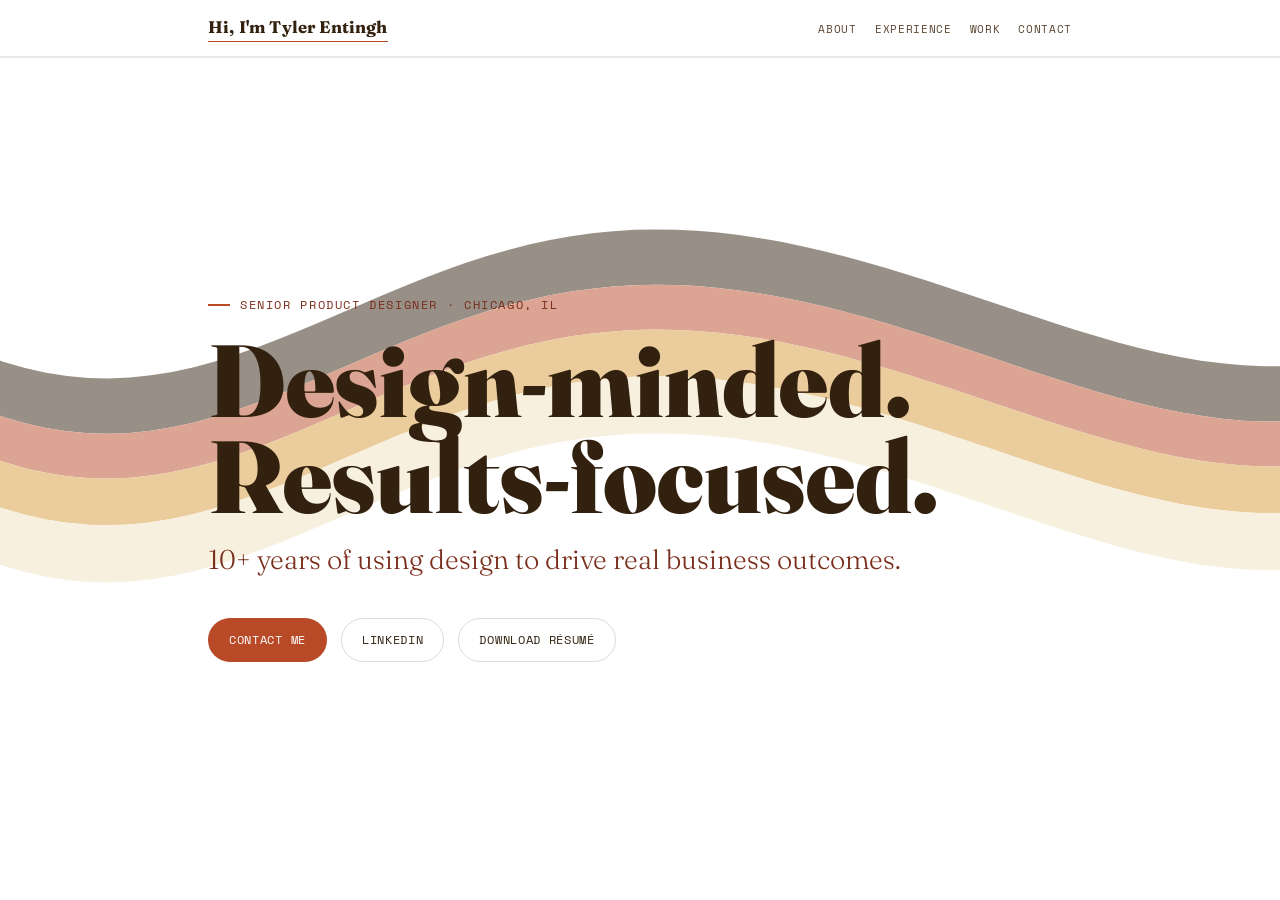
==== index.html @ 8ba6ab22 "Huddl fixes: subtitle, card copy, Company/Outcome cells; back-links to /#work on huddl, rendevor, te" ====
﻿<!doctype html>
<html lang="en">
<head>
<meta charset="UTF-8">
<meta name="viewport" content="width=device-width, initial-scale=1.0">
<title>Tyler Entingh — Senior Product Designer</title>
<meta name="description" content="Tyler Entingh — Senior Product Designer, 10+ years across SaaS, enterprise, and AI-powered products. Chicago, IL.">
<link rel="canonical" href="https://tylerentingh.com/">
<meta property="og:type" content="website">
<meta property="og:url" content="https://tylerentingh.com/">
<meta property="og:title" content="Tyler Entingh — Senior Product Designer">
<meta property="og:description" content="Tyler Entingh — Senior Product Designer, 10+ years across SaaS, enterprise, and AI-powered products. Chicago, IL.">
<meta name="twitter:card" content="summary">
<meta name="twitter:title" content="Tyler Entingh — Senior Product Designer">
<meta name="twitter:description" content="Tyler Entingh — Senior Product Designer, 10+ years across SaaS, enterprise, and AI-powered products. Chicago, IL.">
<link rel="icon" href="assets/favicon.svg" type="image/svg+xml">
<link rel="preconnect" href="https://fonts.googleapis.com">
<link rel="preconnect" href="https://fonts.gstatic.com" crossorigin>
<link href="https://fonts.googleapis.com/css2?family=Fraunces:ital,opsz,wght@0,9..144,300..900;1,9..144,300..900&family=Nunito:wght@400;600;700;800&family=Space+Mono:wght@400;700&display=swap" rel="stylesheet">
<link rel="stylesheet" href="assets/style.css">
</head>
<body>

<div class="navbar">
  <div class="navbar-inner">
    <a class="navbar-mark" href="#top">Hi, I'm Tyler Entingh</a>
    <button class="navbar-toggle" type="button" aria-expanded="false" aria-controls="navbar-nav" aria-label="Toggle menu">
      <span></span><span></span><span></span>
    </button>
    <nav class="navbar-nav" id="navbar-nav">
      <a href="#about">About</a>
      <a href="#experience">Experience</a>
      <a href="#work">Work</a>
      <a href="#contact">Contact</a>
    </nav>
  </div>
  <div class="scroll-progress" aria-hidden="true"><div class="scroll-progress-bar"></div></div>
</div>

<div class="scrollport" id="scrollport">
<div class="pages-track" id="pagesTrack">

  <header class="page hero" id="top">
    <div class="page-inner hero-inner">
      <p class="eyebrow">Senior Product Designer · Chicago, IL</p>
      <h1>Design-minded.<br>Results-focused.</h1>
      <p class="position">10+ years of using design to drive real business outcomes.</p>

      <div class="hero-cta">
        <a class="btn btn-primary" href="#contact">Contact me</a>
        <a class="btn btn-outline" href="https://www.linkedin.com/in/tylerentingh/" target="_blank" rel="noopener">LinkedIn</a>
        <a class="btn btn-outline" href="Tyler_Entingh_Senior_Product_Designer_Resume.pdf" target="_blank" rel="noopener">Download résumé</a>
      </div>
    </div>
    <div class="hero-wave" aria-hidden="true">
      <svg viewBox="0 0 1200 390" preserveAspectRatio="none">
        <g class="hero-wave-track">
          <path class="wave-band" fill="#33210F" stroke="none"/>
          <path class="wave-band" fill="#B84A28" stroke="none"/>
          <path class="wave-band" fill="#D69A3C" stroke="none"/>
          <path class="wave-band" fill="#F1E1BF" stroke="none"/>
        </g>
      </svg>
    </div>
  </header>

  <!-- ABOUT -->
  <section class="page" id="about">
    <div class="lava-bg" aria-hidden="true">
      <div class="lava-bg-inner">
        <span class="lava-blob lava-blob--1"></span>
        <span class="lava-blob lava-blob--2"></span>
        <span class="lava-blob lava-blob--3"></span>
        <span class="lava-blob lava-blob--4"></span>
        <span class="lava-blob lava-blob--5"></span>
        <span class="lava-blob lava-blob--6"></span>
      </div>
    </div>
    <div class="page-inner wrap">
      <div class="section-head">
        <div class="section-num">01</div>
        <div class="section-title-group">
          <span class="kicker">Who I am</span>
          <h2>About</h2>
        </div>
      </div>
      <p class="section-intro">
        I've spent 10+ years leading product design end to end across SaaS, enterprise, and
        startup teams, and I still love the craft as much as day one. Here's what I bring to a team:
      </p>

      <div class="pillars-carousel" id="pillarsCarousel" tabindex="0" role="region" aria-roledescription="carousel" aria-label="What I bring">
        <div class="pillars-viewport">
        <div class="pillars-track" id="pillarsTrack">
          <div class="pillar">
            <span class="pillar-num">01 / AI-native designer</span>
            <h3>Designs for AI, and with it.</h3>
            <p>Brings AI into every stage of the design process, from ideation and concepting to high-fidelity
            work and code-backed prototypes, so ideas turn into something people can get their hands on
            and react to far sooner.</p>
            <p class="pillar-example"><strong>Practical example:</strong> At SeeSaw Labs, I owned end-to-end
            design of AI-powered products for internal operations and enterprise clients. I validated
            directions quickly in Figma Make and Claude Design before committing to high-fidelity work, then
            built code-backed prototypes in Claude Code so users could test real functionality instead of
            static screens. Along the way, I mentored designers on bringing AI-assisted workflows into their
            own process.</p>
          </div>
          <div class="pillar">
            <span class="pillar-num">02 / Systems-minded</span>
            <h3>Builds the shared language, not just the screen.</h3>
            <p>Turns scattered UI decisions into a system everyone can point to, and defends it after launch.</p>
            <p class="pillar-example"><strong>Practical example:</strong> At Strata Decision Technology, I
            identified and led a brand refresh and design-system rollout for a SaaS platform used by major
            healthcare systems, backed by qualitative and quantitative user research, so every team was
            building from the same source of truth.</p>
          </div>
          <div class="pillar">
            <span class="pillar-num">03 / Accessible by default</span>
            <h3>Treats WCAG as a baseline, not a checkbox.</h3>
            <p>Accessibility gets built in at the wireframe, not patched on before ship.</p>
            <p class="pillar-example"><strong>Practical example:</strong> Every curriculum and every student
            project I oversaw at Flatiron had to meet WCAG accessibility standards, not as a final review
            step, but as part of how the work got built from day one.</p>
          </div>
          <div class="pillar">
            <span class="pillar-num">04 / Plainspoken teacher</span>
            <h3>Makes the process legible to the whole room.</h3>
            <p>Years spent turning product design into curriculum means the explanation is never the weak link.</p>
            <p class="pillar-example"><strong>Practical example:</strong> Years as a Senior Product Design
            Instructor at Flatiron School, plus a custom design-training program built for active-duty
            soldiers at the U.S. Army Software Factory, taught me how to make complex product thinking land
            for a room that's never seen a wireframe.</p>
          </div>
          <div class="pillar">
            <span class="pillar-num">05 / Strategic operator</span>
            <h3>Understands the business and technical side of digital products.</h3>
            <p>Pitches new business, keeps the team on track to deadlines, and does the design work firsthand.</p>
            <p class="pillar-example"><strong>Practical example:</strong> At both SeeSaw Labs and Slide UX,
            I've been heavily involved in the sales process for new client engagements, and I've owned
            projects from the PM seat: leading the team against milestones and deadlines, keeping clients
            closely informed on progress, and spotting opportunities to grow further into an account for
            real business impact, all while executing the design work myself as part of the product team.</p>
          </div>
        </div>
        </div>

        <div class="pillars-nav">
          <button type="button" class="pillars-arrow pillars-prev" aria-label="Previous pillar">‹</button>
          <div class="pillars-dots" role="tablist" aria-label="Select a pillar"></div>
          <button type="button" class="pillars-arrow pillars-next" aria-label="Next pillar">›</button>
        </div>
      </div>

      <div class="offclock">
        <span class="offclock-kicker">Off the clock</span>
        <p class="section-intro">
          Outside of work, I'm still building things. A lifelong football habit (college, pro,
          fantasy) has turned into more side projects than I can count. Each summer, my wife and I
          grow a garden and turn the harvest into hot sauce for friends and family. And most
          nights, I come up with a silly little song and play it on guitar for my dog before bed.
          I'm convinced he demands this of me, so it's a lot more pressure than you'd think.
        </p>
      </div>
    </div>
  </section>

  <!-- EXPERIENCE -->
  <section class="page" id="experience">
    <!-- Chicago doodles, spawned by assets/doodles.js. The filter roughens
         their clean geometry into a hand-drawn line. -->
    <div class="doodle-bg" aria-hidden="true">
      <svg width="0" height="0" style="position:absolute">
        <filter id="doodle-wobble">
          <feTurbulence type="fractalNoise" baseFrequency="0.04" numOctaves="2" seed="3"/>
          <feDisplacementMap in="SourceGraphic" scale="3.5"/>
        </filter>
      </svg>
      <div class="doodle-bg-inner"></div>
    </div>
    <div class="page-inner wrap">
      <div class="section-head">
        <div class="section-num">02</div>
        <div class="section-title-group">
          <span class="kicker">Career</span>
          <h2>Experience</h2>
        </div>
      </div>
      <div class="timeline">
        <div class="role">
          <div class="role-when">Aug 2024 — Sep 2026<br>Chicago, IL (Remote)</div>
          <div>
            <button type="button" class="role-trigger" aria-expanded="false" aria-controls="role-panel-1">
              <span class="role-trigger-text">
                <span class="role-title">Senior Designer &amp; Project Manager</span>
                <span class="role-org">SeeSaw Labs</span>
              </span>
              <span class="role-icon" aria-hidden="true"></span>
            </button>
            <div class="role-panel" id="role-panel-1">
              <div class="role-panel-inner">
                <p class="role-desc">Owned end-to-end design of AI-powered products for internal operations and enterprise clients, from discovery research and stakeholder interviews through launch. Validated directions quickly in Figma Make and Claude Design, then designed wireframes, high-fidelity prototypes, and accessible design systems in Figma. Built code-backed prototypes in Claude Code to show real functionality, tested them with users, and handed off annotated specs. Managed design and delivery for cross-functional agile teams and mentored designers on AI-assisted workflows.</p>
              </div>
            </div>
          </div>
        </div>
        <div class="role">
          <div class="role-when">Oct 2024 — Jul 2026<br>Chicago, IL (Remote)</div>
          <div>
            <button type="button" class="role-trigger" aria-expanded="false" aria-controls="role-panel-2">
              <span class="role-trigger-text">
                <span class="role-title">UX Strategist, New Projects <span style="font-weight:400;">(Contract)</span></span>
                <span class="role-org">Slide UX</span>
              </span>
              <span class="role-icon" aria-hidden="true"></span>
            </button>
            <div class="role-panel" id="role-panel-2">
              <div class="role-panel-inner">
                <p class="role-desc">Owned UX/UI design for new client engagements from discovery through final delivery. Turned user and stakeholder research into scoped design plans, led information architecture, ideation, and wireframing for websites and web apps, and built interactive Figma prototypes that were tested with users and refined. Also scoped and sold new engagements, carrying projects from the first discovery call through proposal and kickoff.</p>
              </div>
            </div>
          </div>
        </div>
        <div class="role">
          <div class="role-when">Apr 2019 — Apr 2024<br>Chicago, IL (Remote)</div>
          <div>
            <button type="button" class="role-trigger" aria-expanded="false" aria-controls="role-panel-3">
              <span class="role-trigger-text">
                <span class="role-title">Senior Product Design Instructor</span>
                <span class="role-org">Flatiron School</span>
              </span>
              <span class="role-icon" aria-hidden="true"></span>
            </button>
            <div class="role-panel" id="role-panel-3">
              <div class="role-panel-inner">
                <p class="role-desc">Promoted from UX/UI Design Instructor (2019) to Senior (2021), designing and teaching product design and front-end curricula. Built and led a custom product design program for the U.S. Army Software Factory (2020–2021), training active-duty soldiers. Coached students and client teams through research, wireframing, prototyping, testing, and handoff, and ensured curricula and student work met WCAG accessibility standards.</p>
              </div>
            </div>
          </div>
        </div>
        <div class="role">
          <div class="role-when">Jul 2017 — Apr 2019<br>Chicago, IL</div>
          <div>
            <button type="button" class="role-trigger" aria-expanded="false" aria-controls="role-panel-4">
              <span class="role-trigger-text">
                <span class="role-title">UX/UI Designer</span>
                <span class="role-org">Strata Decision Technology</span>
              </span>
              <span class="role-icon" aria-hidden="true"></span>
            </button>
            <div class="role-panel" id="role-panel-4">
              <div class="role-panel-inner">
                <p class="role-desc">Owned the design process for SaaS products turning healthcare big data into clear visualizations, often as the sole designer. Ran qualitative and quantitative research and delivered journey maps, wireframes, prototypes, and annotations. Initiated and led a company brand refresh and design system rollout.</p>
              </div>
            </div>
          </div>
        </div>
        <div class="role">
          <div class="role-when">Dec 2016 — Jul 2017<br>Chicago, IL</div>
          <div>
            <button type="button" class="role-trigger" aria-expanded="false" aria-controls="role-panel-5">
              <span class="role-trigger-text">
                <span class="role-title">UX/UI Designer in Residence <span style="font-weight:400;">(Contract)</span></span>
                <span class="role-org">Designation Labs</span>
              </span>
              <span class="role-icon" aria-hidden="true"></span>
            </button>
            <div class="role-panel" id="role-panel-5">
              <div class="role-panel-inner">
                <p class="role-desc">Owned client and internal projects from scoping through handoff, including user research, information architecture, and prototype testing.</p>
              </div>
            </div>
          </div>
        </div>
      </div>
    </div>
  </section>

  <!-- WORK -->
  <section class="page" id="work">
    <!-- One backdrop slot per work card, same order as #workTrack; pillars.js
         marks the slot matching the active slide. --dark lowers opacity for
         mostly-dark shots; --phone sizes portrait phone shots by height. -->
    <div class="work-bg" aria-hidden="true">
      <div class="work-bg-inner" id="workBg">
        <div class="work-bg-slide"><img src="case-studies/rendevor/images/final-state.png" alt=""></div>
        <div class="work-bg-slide work-bg-slide--dark"><img src="case-studies/cogent-analytics/images/Website%20Hero.webp" alt="" loading="lazy" decoding="async"></div>
        <div class="work-bg-slide work-bg-slide--dark"><img src="case-studies/cfbdepth/images/homepage%20hero.webp" alt="" loading="lazy" decoding="async"></div>
        <div class="work-bg-slide work-bg-slide--phone"><img src="case-studies/huddl/images/app%20hero.webp" alt="" loading="lazy" decoding="async"></div>
        <div class="work-bg-slide work-bg-slide--dark"><img src="case-studies/mystique-productions/images/website%20hero.webp" alt="" loading="lazy" decoding="async"></div>
        <div class="work-bg-slide"><img src="case-studies/ecoproducts/images/hero%20image.webp" alt="" loading="lazy" decoding="async"></div>
        <div class="work-bg-slide work-bg-slide--phone"><img src="case-studies/kasasa/images/surelock-phone.webp" alt="" loading="lazy" decoding="async"></div>
        <div class="work-bg-slide"><img src="case-studies/cs-disco/images/platform%20hero.webp" alt="" loading="lazy" decoding="async"></div>
      </div>
    </div>
    <div class="page-inner wrap">
      <div class="section-head">
        <div class="section-num">03</div>
        <div class="section-title-group">
          <span class="kicker">Case studies</span>
          <h2>Featured Work</h2>
        </div>
      </div>

      <div class="pillars-carousel" id="workCarousel" data-bg="workBg" tabindex="0" role="region" aria-roledescription="carousel" aria-label="Featured work">
        <div class="pillars-viewport">
        <div class="pillars-track" id="workTrack">
          <a class="work-card" href="case-studies/rendevor/index.html" target="_blank" rel="noopener">
            <span class="work-card-date">2026</span>
            <span class="work-card-company">Rendevor</span>
            <h3>Standardizing Audits Across 70+ Facilities with AI</h3>
            <p>Standardized a black-box audit process across 70+ dialysis facilities nationwide, some
            restricted to paper-only workflows, into a single system that works whether an audit
            happens on a device, in Excel, or on paper. Added an AI handwriting-recognition layer so
            paper-only sites could upload a scan instead of re-keying it by hand, cutting manual audit
            entry by 80% and giving leadership real visibility into audit status and findings for the
            first time. Led design and product management on the project end to end.</p>
            <div class="work-card-tags">
              <span class="work-card-tag">Figma</span>
              <span class="work-card-tag">Claude Code</span>
              <span class="work-card-tag">Excel</span>
              <span class="work-card-tag">Anthropic API</span>
            </div>
            <span class="work-card-cta">View case study →</span>
          </a>
          <div class="work-card">
            <span class="work-card-date">2025</span>
            <span class="work-card-company">Cogent Analytics</span>
            <h3>Enhancing Lead Generation through Custom Web Tools</h3>
            <p>Led a full website redesign and rebuild for Cogent Analytics, turning a dated site into
            a marketing and lead capture engine. Beyond the new site, I designed and built two custom
            tools, including a business valuation calculator, that helped visitors evaluate their own
            business and get matched with resources for their biggest needs. I ran point as client
            facing project lead while directing a designer and developer on the core website build.</p>
            <div class="work-card-tags">
              <span class="work-card-tag">Figma</span>
              <span class="work-card-tag">Figma Make</span>
              <span class="work-card-tag">WordPress</span>
              <span class="work-card-tag">Claude Code</span>
            </div>
            <span class="work-soon-note">Coming soon</span>
          </div>
          <div class="work-card">
            <span class="work-card-date">2026</span>
            <span class="work-card-company">CFBDepth.com</span>
            <h3>Using AI to Make Complex Data Accessible to Everyone</h3>
            <p>Built an AI chatbot on top of CFBDepth's proprietary college football data sheets,
            letting less technical users query live stats and analytics through conversation instead
            of digging through spreadsheets. The agent tracked user preferences and conversation
            history to sharpen results the more people used it, and we layered an API on top of the
            underlying database so the client could license data streams to other businesses. I was
            solo product designer and project lead, owning the interface, interactions, and agent
            behavior end to end along with all client-facing work.</p>
            <div class="work-card-tags">
              <span class="work-card-tag">Figma</span>
              <span class="work-card-tag">Claude Code</span>
              <span class="work-card-tag">Vercel</span>
              <span class="work-card-tag">Railway</span>
              <span class="work-card-tag">Docusaurus</span>
            </div>
            <span class="work-soon-note">Coming soon</span>
          </div>
          <a class="work-card" href="case-studies/huddl/index.html" target="_blank" rel="noopener">
            <span class="work-card-date">2024</span>
            <span class="work-card-company">Huddl</span>
            <h3>Streamlining REMS Drug Care Through Connected Pharmacy Workflows</h3>
            <p>Led research and design on Huddl, a tool that streamlined how pharmacists get educated
            and registered to distribute REMS drugs, which carry special handling protocols, while
            giving pharmacists, physicians, and care teams a direct line to patients for prescription
            renewals, questions, and delivery or pickup confirmations. I ran research with users and
            subject matter experts, synthesized the findings into opportunities, then led ideation,
            prototyping, and the development team through launch on TestFlight. Huddl cut
            administrative hours managing REMS prescriptions by up to 80%, and the validated
            prototype helped Huddl secure funding with the University of California San Francisco.</p>
            <div class="work-card-tags">
              <span class="work-card-tag">Figma</span>
              <span class="work-card-tag">Claude Code</span>
              <span class="work-card-tag">TestFlight</span>
            </div>
            <span class="work-card-cta">View case study →</span>
          </a>
          <div class="work-card">
            <span class="work-card-date">2025</span>
            <span class="work-card-company">Mystique Productions</span>
            <h3>Growing Traffic and Closing Contracts Through a Full Website Rebuild</h3>
            <p>Designed, built, and launched a brand new marketing website for Mystique Productions to
            attract and engage prospective clients, as the sole designer and developer on the project.
            I owned everything end to end: defining the design guidelines and design system, editing
            photos and video for the site, applying SEO throughout, and handling launch details like
            Google Search Console indexing, redirecting old pages, accessibility, and training the
            client on their CMS. Since launch, Mystique Productions has seen a significant increase in
            traffic and closed contracts through the site.</p>
            <div class="work-card-tags">
              <span class="work-card-tag">Figma</span>
              <span class="work-card-tag">Photoshop</span>
              <span class="work-card-tag">Movavi Video Editor</span>
              <span class="work-card-tag">Squarespace</span>
              <span class="work-card-tag">Claude Code</span>
            </div>
            <span class="work-soon-note">Coming soon</span>
          </div>
          <div class="work-card">
            <span class="work-card-date">2025</span>
            <span class="work-card-company">EcoProducts</span>
            <h3>Enhancing eCommerce through Information Architecture</h3>
            <p>Led UX design on an information architecture overhaul for EcoProducts after analytics
            and user research revealed customers couldn't find the products they wanted or navigate to
            additional items while building their cart. I proposed a new IA and menu layout, along
            with optimizations to the product pages themselves, to guide users toward the right next
            action, whether that was adding more items or moving through checkout. The changes drove
            measurable improvements in conversions and revenue.</p>
            <div class="work-card-tags">
              <span class="work-card-tag">Figma</span>
              <span class="work-card-tag">FigJam</span>
              <span class="work-card-tag">Hotjar</span>
              <span class="work-card-tag">BigCommerce</span>
            </div>
            <span class="work-soon-note">Coming soon</span>
          </div>
          <div class="work-card">
            <span class="work-card-date">2026</span>
            <span class="work-card-company">Kasasa</span>
            <h3>Unifying a Fragmented Sales Demo into One Cohesive Experience</h3>
            <p>Led project management and design on a sales demo tool for Kasasa, built to fix an
            inconsistent demo experience that varied by salesperson. The tool needed to support
            multiple entry points, whether led by a salesperson or self-guided, while persisting data
            across the entire experience so users could see how Kasasa's many products connected to
            each other. I ideated solutions with the client's product team and ran light usability
            testing, taking over all design responsibilities in the back half of the project after the
            team lost a developer and designer partway through. The tool has since rolled out to
            Kasasa's sales team with great success, giving them a cohesive, unified demo experience
            they're confident presenting.</p>
            <div class="work-card-tags">
              <span class="work-card-tag">Figma</span>
              <span class="work-card-tag">Figma Make</span>
              <span class="work-card-tag">Claude Code</span>
            </div>
            <span class="work-soon-note">Coming soon</span>
          </div>
          <div class="work-card">
            <span class="work-card-date">2026</span>
            <span class="work-card-company">CS DISCO</span>
            <h3>Using AI to Transform the Legal Sector</h3>
            <p>Ran a week-long in-person workshop with CS DISCO's product leadership team to define
            their "big bet," the initiative meant to help them innovate and disrupt the legal sector
            with AI over the next year. We interviewed users, defined target audiences, and broke down
            workflows to uncover the opportunities worth betting on. My role was pure design and
            prototyping, turning the workshop's findings into presentations, concepts, wireframes, and
            prototypes for the DISCO team to critique and refine. The workshop landed on a concept
            DISCO is now moving toward as its big bet for 2026 and 2027.</p>
            <div class="work-card-tags">
              <span class="work-card-tag">Figma</span>
              <span class="work-card-tag">Claude Code</span>
            </div>
            <span class="work-soon-note">Coming soon</span>
          </div>
        </div>
        </div>

        <div class="pillars-nav">
          <button type="button" class="pillars-arrow pillars-prev" aria-label="Previous case study">‹</button>
          <div class="pillars-dots" role="tablist" aria-label="Select a case study"></div>
          <button type="button" class="pillars-arrow pillars-next" aria-label="Next case study">›</button>
        </div>
      </div>
    </div>
  </section>

  <!-- CONTACT -->
  <section class="page" id="contact">
    <div class="contact-bg" aria-hidden="true">
      <div class="contact-bg-inner">
        <span class="contact-panel">
          <span class="contact-panel-reel">
            <span class="contact-panel-block"></span>
            <span class="contact-panel-block"></span>
            <span class="contact-panel-block"></span>
            <span class="contact-panel-block"></span>
            <span class="contact-panel-block"></span>
            <span class="contact-panel-block"></span>
          </span>
        </span>
        <span class="contact-panel">
          <span class="contact-panel-reel">
            <span class="contact-panel-block"></span>
            <span class="contact-panel-block"></span>
            <span class="contact-panel-block"></span>
            <span class="contact-panel-block"></span>
            <span class="contact-panel-block"></span>
            <span class="contact-panel-block"></span>
          </span>
        </span>
        <span class="contact-panel">
          <span class="contact-panel-reel">
            <span class="contact-panel-block"></span>
            <span class="contact-panel-block"></span>
            <span class="contact-panel-block"></span>
            <span class="contact-panel-block"></span>
            <span class="contact-panel-block"></span>
            <span class="contact-panel-block"></span>
          </span>
        </span>
        <span class="contact-panel">
          <span class="contact-panel-reel">
            <span class="contact-panel-block"></span>
            <span class="contact-panel-block"></span>
            <span class="contact-panel-block"></span>
            <span class="contact-panel-block"></span>
            <span class="contact-panel-block"></span>
            <span class="contact-panel-block"></span>
          </span>
        </span>
        <span class="contact-panel">
          <span class="contact-panel-reel">
            <span class="contact-panel-block"></span>
            <span class="contact-panel-block"></span>
            <span class="contact-panel-block"></span>
            <span class="contact-panel-block"></span>
            <span class="contact-panel-block"></span>
            <span class="contact-panel-block"></span>
          </span>
        </span>
        <span class="contact-panel">
          <span class="contact-panel-reel">
            <span class="contact-panel-block"></span>
            <span class="contact-panel-block"></span>
            <span class="contact-panel-block"></span>
            <span class="contact-panel-block"></span>
            <span class="contact-panel-block"></span>
            <span class="contact-panel-block"></span>
          </span>
        </span>
      </div>
    </div>
    <div class="page-inner wrap">
      <div class="contact-card">
        <h2>Let's talk.</h2>
        <p>Open to full-time and contract product design &amp; strategy roles, remote or Chicago-based. Reach out any time.</p>

        <div class="contact-form-wrap">
          <form class="contact-form" id="contactForm">
            <input type="hidden" name="access_key" value="1576ee15-361b-407c-b84b-7b63ec837370">
            <input type="checkbox" name="botcheck" class="contact-form-honeypot" tabindex="-1" autocomplete="off">
            <div class="contact-form-row">
              <label class="contact-form-field">
                <span>Name</span>
                <input type="text" name="name" required autocomplete="name">
              </label>
              <label class="contact-form-field">
                <span>Email</span>
                <input type="email" name="email" required autocomplete="email">
              </label>
            </div>
            <label class="contact-form-field">
              <span>Message</span>
              <textarea name="message" rows="4" required></textarea>
            </label>
            <div class="contact-form-actions">
              <button type="submit" class="btn btn-primary">Send message</button>
              <span class="contact-form-status" role="status" aria-live="polite"></span>
            </div>
          </form>
        </div>
      </div>

      <div class="colophon">
        <span>Tyler Entingh · Chicago, IL</span>
        <span><a href="mailto:tyler.entingh@gmail.com">tyler.entingh@gmail.com</a> | <a href="https://www.linkedin.com/in/tylerentingh/" target="_blank" rel="noopener">LinkedIn</a></span>
      </div>
    </div>
  </section>

</div>
</div>

<script src="assets/wave.js"></script>
<script src="assets/nav.js"></script>
<script src="assets/pillars.js"></script>
<script src="assets/doodles.js"></script>
<script src="assets/timeline.js"></script>
<script src="assets/contact-form.js"></script>
<script src="assets/contact-panels.js"></script>
<script src="assets/scrollpage.js"></script>
</body>
</html>
---- assets/style.css ----
:root{
  --paper:      #FFFFFF;
  --paper-2:    #FAF3E7;
  --paper-3:    #F1E1BF;
  --ink:        #33210F;
  --ink-soft:   #5C4530;
  --rust:       #B84A28;
  --rust-dark:  #7A2E1C;
  --gold:       #D69A3C;
  --gold-dark:  #A6721F;
  --line:       rgba(51,33,15,.16);
  --line-soft:  rgba(51,33,15,.10);
  --shadow-sm:  0 1px 2px rgba(51,33,15,.05), 0 6px 16px -12px rgba(51,33,15,.16);

  --radius:     18px;
  --radius-sm:  10px;
  --radius-pill:999px;

  --f-display:  'Fraunces', 'Iowan Old Style', 'Palatino Linotype', Georgia, serif;
  --f-body:     'Nunito', 'Segoe UI', system-ui, sans-serif;
  --f-mono:     'Space Mono', 'SFMono-Regular', Consolas, monospace;
}

*{box-sizing:border-box;}
html{-webkit-text-size-adjust:100%;}
html, body{height:100%;}
body{
  margin:0;
  overflow:hidden;
  background:var(--paper);
  color:var(--ink);
  font-family:var(--f-body);
  font-size:16px;
  line-height:1.6;
}
@media (prefers-reduced-motion: reduce){
  html{scroll-behavior:auto;}
  *{animation-duration:.001ms !important; transition-duration:.001ms !important;}
}

img{max-width:100%;}
h1,h2,h3,h4{text-wrap:balance; margin:0; font-weight:600;}
p{margin:0;}
::selection{background:var(--rust); color:#fff;}
a{color:var(--rust-dark);}
a:focus-visible, button:focus-visible{outline:2px solid var(--rust-dark); outline-offset:3px;}

.wrap{max-width:920px; width:100%; margin:auto; padding:56px 28px;}

/* ---------- nav ---------- */
.navbar{
  position:fixed; top:0; left:0; right:0; z-index:30;
  background:rgba(255,255,255,.92);
  -webkit-backdrop-filter:blur(6px); backdrop-filter:blur(6px);
}
.scroll-progress{height:2px; background:var(--line-soft);}
.scroll-progress-bar{
  height:100%; width:100%; background:var(--rust);
  transform:scaleX(0); transform-origin:left center;
  transition:transform .15s ease-out, background .2s ease;
}
body[data-active-section="experience"] .scroll-progress-bar{background:var(--gold);}
.navbar-inner{
  position:relative;
  max-width:920px; margin:0 auto; padding:14px 28px;
  display:flex; align-items:baseline; justify-content:space-between;
  gap:16px; flex-wrap:wrap;
}
.navbar-mark{
  font-family:var(--f-display); font-weight:700; font-size:1.05rem; letter-spacing:.01em;
  text-decoration:none; color:var(--ink); border-bottom:1px solid transparent;
}
.navbar-mark.active{border-bottom-color:var(--rust);}
.navbar-nav{
  display:flex; gap:18px; flex-wrap:wrap;
  font-family:var(--f-mono); font-size:.7rem; letter-spacing:.06em;
  text-transform:uppercase;
}
.navbar-toggle{
  display:none; flex-direction:column; justify-content:center; align-items:stretch;
  gap:5px; width:30px; height:26px; padding:0; margin:0;
  background:none; border:none; cursor:pointer;
}
.navbar-toggle span{
  display:block; height:2px; background:var(--ink); border-radius:2px;
  transition:transform .2s ease, opacity .2s ease;
}
.navbar-toggle[aria-expanded="true"] span:nth-child(1){transform:translateY(7px) rotate(45deg);}
.navbar-toggle[aria-expanded="true"] span:nth-child(2){opacity:0;}
.navbar-toggle[aria-expanded="true"] span:nth-child(3){transform:translateY(-7px) rotate(-45deg);}
@media (max-width:768px){
  .navbar-toggle{display:flex;}
  .navbar-nav{
    display:none; flex-direction:column; gap:4px;
    position:absolute; top:100%; left:0; right:0;
    background:var(--paper); border-bottom:1px solid var(--line-soft);
    box-shadow:var(--shadow-sm);
    padding:14px 28px 22px;
  }
  .navbar-nav.is-open{display:flex;}
  .navbar-nav a{padding:6px 0;}
}
.navbar-nav a{color:var(--ink-soft); text-decoration:none; border-bottom:1px solid transparent;}
.navbar-nav a:hover, .navbar-nav a:focus-visible{color:var(--rust-dark); border-bottom-color:var(--rust);}
.navbar-nav a.active{color:var(--rust-dark); border-bottom-color:var(--rust); font-weight:700;}

/* ---------- custom-paged sections ---------- */
/* Paging is driven entirely by assets/scrollpage.js (wheel/keyboard/touch),
   not native scroll-snap -- that's what lets the progress bar be the exact,
   guaranteed trigger for advancing, and lets forward/backward have
   different effort. .pages-track is translated by JS in whole --page-h
   increments; .scrollport just clips whatever isn't the current page. */
:root{ --nav-h:64px; --page-h:100vh; }
.scrollport{
  position:fixed; top:var(--nav-h); left:0; right:0; bottom:0;
  overflow:hidden;
}
.pages-track{
  transition:transform .7s cubic-bezier(.22,.61,.36,1);
  will-change:transform;
}
.page{
  position:relative;
  height:var(--page-h);
  display:flex;
  overflow-y:auto;
}
.page-inner{
  width:100%; max-width:920px; margin:auto; padding:56px 28px;
  position:relative; z-index:1;
  opacity:0; transform:translateY(28px);
  transition:opacity .6s ease, transform .6s ease;
}
.page-inner.is-visible{opacity:1; transform:translateY(0);}

/* ---------- hero ---------- */
.hero{overflow-x:hidden;}
.hero-inner{max-width:920px; margin:auto; position:relative; z-index:1;}
.eyebrow{
  font-family:var(--f-mono); font-size:.72rem; letter-spacing:.14em;
  text-transform:uppercase; color:var(--rust-dark);
  display:flex; align-items:center; gap:10px;
}
.eyebrow::before{content:""; width:22px; height:2px; background:var(--rust); display:inline-block;}
.hero h1{
  font-family:var(--f-display); font-weight:900;
  font-size:clamp(3rem, 9vw, 6.4rem); line-height:.94;
  margin-top:18px; color:var(--ink);
}
.hero .position{
  font-family:var(--f-display); font-style:normal; font-weight:300;
  font-size:clamp(1.2rem, 2.6vw, 1.7rem);
  color:var(--rust-dark); margin-top:14px; text-wrap:balance;
}
.hero-cta{margin-top:36px; display:flex; gap:14px; flex-wrap:wrap;}
.btn{
  display:inline-flex; align-items:center; gap:8px;
  font-family:var(--f-mono); font-size:.72rem; letter-spacing:.06em; text-transform:uppercase;
  padding:12px 20px; border-radius:var(--radius-pill); text-decoration:none;
  border:1px solid transparent;
}
.btn-primary{background:var(--rust); color:#fff;}
.btn-primary:hover, .btn-primary:focus-visible{background:var(--rust-dark);}
.btn-outline{border-color:var(--line); color:var(--ink);}
.btn-outline:hover, .btn-outline:focus-visible{border-color:var(--rust-dark); color:var(--rust-dark);}

.hero-meta{
  margin-top:36px; display:flex; gap:28px; flex-wrap:wrap;
  font-family:var(--f-mono); font-size:.78rem; color:var(--ink-soft);
}
.hero-meta strong{color:var(--ink); font-weight:700;}
.hero-wave{
  position:absolute; top:40px; left:50%; transform:translateX(-50%);
  width:100vw; max-width:1000px;
  z-index:0; line-height:0; pointer-events:none; opacity:.5;
}
.hero-wave svg{
  --wave-scale:1.8;
  display:block; width:100%; height:auto; overflow:hidden;
  transform:scale(var(--wave-scale)); transform-origin:center top;
}
@media (max-width:480px){
  .hero-wave{top:10px;}
  .hero-wave svg{--wave-scale:2.2;}
}

/* ---------- section scaffolding ---------- */
.section-head{display:grid; grid-template-columns:auto 1fr; gap:20px 26px; align-items:baseline; margin-bottom:34px;}
.section-num{
  font-family:var(--f-display); font-weight:600; font-style:italic;
  font-size:clamp(2.6rem, 6vw, 4.2rem); color:var(--rust); opacity:.24; line-height:1;
}
.section-title-group .kicker{
  font-family:var(--f-mono); font-size:.72rem; letter-spacing:.14em;
  text-transform:uppercase; color:var(--rust-dark); display:block; margin-bottom:6px;
}
.section-title-group h2{font-family:var(--f-display); font-weight:600; font-size:clamp(1.7rem, 4vw, 2.5rem);}
.section-intro{max-width:64ch; font-size:1.05rem; color:var(--ink-soft); margin-bottom:30px;}
.section-intro strong{color:var(--ink);}

/* ---------- off the clock ---------- */
.offclock{margin-top:36px; padding-top:28px; border-top:1px solid var(--line-soft);}
.offclock-kicker{
  font-family:var(--f-mono); font-size:.72rem; letter-spacing:.14em;
  text-transform:uppercase; color:var(--rust-dark); display:block; margin-bottom:10px;
}
.offclock .section-intro{margin-bottom:0;}

/* ---------- experience: inverted dark panel ---------- */
/* Brick (--rust-dark) is the brand doc's designated dark-panel color
   ("white on Brick = 9.4:1 AAA") -- closest match to "dark burnt orange"
   in the existing palette, so section-scoped overrides swap every text
   color for a light-on-dark equivalent rather than introducing new ones. */
#experience{background:var(--rust-dark); color:#fff;}
#experience .section-num{color:var(--gold); opacity:.32;}
#experience .kicker{color:var(--gold);}
#experience .section-title-group h2{color:#fff;}
#experience .section-intro{color:rgba(255,255,255,.75);}
#experience .role-when{color:rgba(255,255,255,.55);}
#experience .role-title{color:#fff;}
#experience .role-org{color:var(--gold);}
#experience .role-desc{color:rgba(255,255,255,.78);}
#experience .role{border-top-color:rgba(255,255,255,.16);}

/* Chicago doodles (assets/doodles.js). Same sticky zero-height wrapper as
   .lava-bg so the layer stays pinned while the timeline scrolls. */
.doodle-bg{position:sticky; top:0; height:0; overflow:visible; z-index:0; pointer-events:none;}
.doodle-bg-inner{position:absolute; top:0; left:0; width:100vw; height:var(--page-h); overflow:hidden;}
.doodle{position:absolute; overflow:visible; opacity:.42; transition:opacity .9s ease;}
.doodle--big{opacity:.22;}
.doodle.is-leaving{opacity:0;}
.doodle path{
  fill:none; stroke:var(--gold); stroke-width:var(--doodle-stroke, 2.4); stroke-linecap:round; stroke-linejoin:round;
  stroke-dasharray:1; stroke-dashoffset:1;
  animation:doodle-draw 1s ease-in-out forwards;
}
@keyframes doodle-draw{to{stroke-dashoffset:0;}}

/* ---------- experience timeline ---------- */
.timeline{display:flex; flex-direction:column; gap:0;}
.role{
  padding:26px 0; border-top:1px solid var(--line-soft);
  display:grid; grid-template-columns:160px 1fr; gap:24px;
}
.role:first-child{border-top:none;}
.role-when{font-family:var(--f-mono); font-size:.74rem; color:var(--ink-soft); letter-spacing:.03em; padding-top:2px;}
.role-title{font-family:var(--f-display); font-weight:600; font-size:1.25rem; color:var(--ink);}
.role-org{font-family:var(--f-mono); font-size:.74rem; letter-spacing:.04em; text-transform:uppercase; color:var(--rust-dark); margin-top:2px;}
.role-desc{color:var(--ink-soft); font-size:.98rem; max-width:60ch;}

/* Each role collapses behind a "+" trigger; only one open at a time
   (enforced in JS). Dark-panel colors are hardcoded here rather than via
   currentColor/inherit since .role only ever appears on Experience's
   inverted-dark background. */
.role-trigger{
  display:flex; align-items:flex-start; justify-content:space-between; gap:14px;
  width:100%; background:none; border:none; padding:0; margin:0; text-align:left; cursor:pointer;
}
.role-trigger-text{display:flex; flex-direction:column; gap:2px;}
.role-icon{
  flex:none; width:24px; height:24px; margin-top:.2em; border-radius:50%;
  border:1px solid rgba(255,255,255,.35); position:relative;
  transition:transform .3s ease, border-color .25s ease, background .25s ease;
}
.role-icon::before, .role-icon::after{
  content:""; position:absolute; top:50%; left:50%; background:#fff;
  transform:translate(-50%,-50%); transition:transform .3s ease;
}
.role-icon::before{width:11px; height:1.5px;}
.role-icon::after{width:1.5px; height:11px;}
.role-trigger[aria-expanded="true"] .role-icon{
  background:var(--gold); border-color:var(--gold); transform:rotate(45deg);
}
.role-trigger[aria-expanded="true"] .role-icon::before,
.role-trigger[aria-expanded="true"] .role-icon::after{background:var(--rust-dark);}
.role-panel{display:grid; grid-template-rows:0fr; transition:grid-template-rows .4s cubic-bezier(.22,.61,.36,1);}
.role-panel-inner{overflow:hidden;}
.role-panel-inner .role-desc{margin:14px 0 0; padding-top:14px; border-top:1px solid rgba(255,255,255,.16);}
.role:has(.role-trigger[aria-expanded="true"]) .role-panel{grid-template-rows:1fr;}
@media (max-width:640px){ .role{grid-template-columns:1fr; gap:6px;} }

/* ---------- work: case study carousel ---------- */
/* One case study per slide (see the shared carousel mechanics above), all
   sharing the same gradient treatment (gold -> rust -> brick) this section
   used for its old single "coming soon" panel, so the carousel reads as
   one consistent set even though only one card is a live link today. A
   built case study's whole slide is a link to its standalone page, with a
   teaser and CTA; an unbuilt one is the same card shape with a
   "Coming soon" badge in the same bottom-of-card slot instead. */
.work-card{
  position:relative;
  display:flex; flex-direction:column; gap:10px; text-decoration:none;
  background:linear-gradient(135deg, var(--gold) 0%, var(--rust) 55%, var(--rust-dark) 100%);
  color:#fff; padding:28px 32px; border:1px solid transparent;
  min-height:220px; transition:box-shadow .2s ease;
}
a.work-card:hover, a.work-card:focus-visible{box-shadow:var(--shadow-sm);}
.work-card-company{
  font-family:var(--f-mono); font-size:.72rem; color:rgba(255,255,255,.85); letter-spacing:.08em;
  text-transform:uppercase;
  padding-right:52px; /* keep the company name clear of the date badge */
}
.work-card-date{
  position:absolute; top:28px; right:32px;
  font-family:var(--f-mono); font-size:.72rem; letter-spacing:.06em;
  color:rgba(255,255,255,.75);
}
.work-card h3{font-family:var(--f-display); font-size:1.3rem; font-weight:600; color:#fff;}
.work-card p{color:rgba(255,255,255,.88); font-size:.95rem;}
.work-card-tags{display:flex; flex-wrap:wrap; gap:8px;}
.work-card-tag{
  font-family:var(--f-mono); font-size:.66rem; letter-spacing:.04em; text-transform:uppercase;
  color:#fff; background:rgba(255,255,255,.16); border:1px solid rgba(255,255,255,.35);
  padding:4px 10px; border-radius:var(--radius-pill);
}
.work-card-cta{
  margin-top:auto; padding-top:14px; font-family:var(--f-mono); font-size:.72rem;
  letter-spacing:.08em; text-transform:uppercase; color:#fff; font-weight:700;
}
.work-soon-note{
  align-self:flex-start; margin-top:auto; padding-top:14px;
  font-family:var(--f-mono); font-size:.72rem; letter-spacing:.1em; text-transform:uppercase;
  color:rgba(255,255,255,.65); font-weight:700; font-style:italic;
}

/* ---------- about: lava-lamp ambient background ---------- */
/* A zero-height sticky wrapper is the standard trick for a background
   layer that stays pinned to the top of a scrolling container without
   consuming layout space or pushing content down -- necessary here since
   #about's own content can outgrow one viewport and scroll internally. */
.lava-bg{
  position:sticky; top:0; height:0; overflow:visible; z-index:0; pointer-events:none;
}
.lava-bg-inner{
  /* .page is a flex container, so the zero-content .lava-bg sticky wrapper
     shrinks to width:0 as a flex item and sits flush at .page's left edge.
     "left:0" is a literal offset (unaffected by the collapsed parent
     width), so anchoring there and sizing off the viewport instead of the
     parent avoids depending on that collapsed width. */
  position:absolute; top:0; left:0; width:100vw; height:var(--page-h); overflow:hidden;
}
.lava-blob{
  position:absolute; bottom:-25%; border-radius:50%; filter:blur(7px); opacity:0;
  animation-name:lava-rise; animation-timing-function:ease-in-out; animation-iteration-count:infinite;
}
@keyframes lava-rise{
  /* translateY here must scale off the section's own height (--page-h),
     not a percentage of the blob's own small size (the default meaning of
     a % in transform) -- that was the bug: on a tall viewport the rise
     never covered the real distance from "just below the fold" back up
     through the visible area. border-radius cycles through asymmetric
     8-value shapes (each corner's h/v radius set independently) so the
     browser interpolates a genuine liquid morph between them, rather than
     a fixed circle just moving and scaling. */
  0%{ transform:translate(0,0) scale(.85); opacity:0; border-radius:50%; }
  10%{ opacity:.16; border-radius:58% 42% 38% 62% / 55% 35% 65% 45%; }
  30%{ transform:translate(24px, calc(var(--page-h) * -0.35)) scale(1.05); border-radius:42% 58% 65% 35% / 48% 62% 38% 52%; }
  55%{ transform:translate(-18px, calc(var(--page-h) * -0.65)) scale(.95); border-radius:65% 35% 50% 50% / 40% 55% 45% 60%; }
  80%{ transform:translate(14px, calc(var(--page-h) * -0.95)) scale(1.08); opacity:.14; border-radius:38% 62% 55% 45% / 60% 40% 60% 40%; }
  100%{ transform:translate(0, calc(var(--page-h) * -1.3)) scale(.8); opacity:0; border-radius:50%; }
}
.lava-blob--1{left:2%;  width:255px; height:255px; background:var(--gold);     animation-duration:27s; animation-delay:-2s;}
.lava-blob--2{left:19%; width:165px; height:165px; background:var(--rust);     animation-duration:21s; animation-delay:-9s;}
.lava-blob--3{left:37%; width:300px; height:300px; background:var(--paper-3); animation-duration:32s; animation-delay:-17s;}
.lava-blob--4{left:56%; width:195px; height:195px; background:var(--rust-dark); animation-duration:24s; animation-delay:-4s;}
.lava-blob--5{left:74%; width:233px; height:233px; background:var(--gold);     animation-duration:29s; animation-delay:-21s;}
.lava-blob--6{left:90%; width:150px; height:150px; background:var(--rust);     animation-duration:19s; animation-delay:-11s;}

/* Two of the six blobs get a "budding" child bubble: it sits hidden inside
   the parent, then partway through the rise it separates and keeps
   climbing on its own path while the parent settles back to round --
   real lava lamps do this occasionally, not on every bubble every cycle,
   so only --2 and --5 get it. animation-duration/delay:inherit locks the
   child's split moment to that specific parent's own cycle. */
.lava-blob--2::after, .lava-blob--5::after{
  content:""; position:absolute; left:22%; top:8%; width:52%; height:52%;
  border-radius:50%; background:inherit; filter:inherit;
  animation-name:lava-split; animation-timing-function:ease-in-out; animation-iteration-count:infinite;
  animation-duration:inherit; animation-delay:inherit;
}
@keyframes lava-split{
  0%, 45%{ opacity:0; transform:translate(0,0) scale(.25); border-radius:50%; }
  50%{ opacity:.85; transform:translate(8%,-18%) scale(.6); border-radius:56% 44% 40% 60% / 50% 55% 45% 50%; }
  70%{ opacity:.75; transform:translate(-14%,-70%) scale(.8); border-radius:44% 56% 60% 40% / 55% 45% 50% 50%; }
  100%{ opacity:0; transform:translate(18%,-150%) scale(.5); border-radius:50%; }
}
@media (prefers-reduced-motion: reduce){
  .lava-blob--2::after, .lava-blob--5::after{animation:none; opacity:0;}
  .lava-blob{animation:none; opacity:.14; bottom:auto; top:20%;}
}

/* ---------- #work backdrop ---------- */
/* Same sticky zero-height wrapper trick as .lava-bg (see the note there on
   why the inner layer anchors at left:0 and sizes off 100vw). Each slot
   holds a faded, tilted screenshot of the matching case study that fades
   in when its card is the active carousel slide. */
.work-bg{
  position:sticky; top:0; height:0; overflow:visible; z-index:0; pointer-events:none;
}
.work-bg-inner{
  position:absolute; top:0; left:0; width:100vw; height:var(--page-h); overflow:hidden;
}
.work-bg-slide{
  position:absolute; inset:0; opacity:0; transition:opacity .8s ease;
}
.work-bg-slide.is-active{opacity:1;}
.work-bg-slide img{
  position:absolute; top:50%; left:50%;
  width:min(1400px, 130vw); height:auto;
  /* % here is the img's own size, which is what centering wants */
  transform:translate(-50%,-50%) rotate(-6deg) scale(1.06);
  transition:transform 1.4s cubic-bezier(.22,.61,.36,1);
  opacity:var(--work-bg-opacity, .5); filter:grayscale(1) sepia(.35); mix-blend-mode:multiply;
  -webkit-mask-image:radial-gradient(ellipse 60% 55% at 50% 50%, #000 35%, transparent 100%);
          mask-image:radial-gradient(ellipse 60% 55% at 50% 50%, #000 35%, transparent 100%);
}
/* Soft white halo behind the heading so it stays readable over the
   backdrop. justify-self:start shrinks the group to its text so the halo
   hugs the words instead of spanning the grid column. */
#work .section-title-group{position:relative; isolation:isolate; justify-self:start;}
#work .section-title-group::before{
  content:""; position:absolute; inset:-16px -28px; z-index:-1;
  background:rgba(255,255,255,.5); border-radius:24px; filter:blur(18px);
}
.work-bg-slide.is-active img{
  transform:translate(-50%,-50%) rotate(-6deg) scale(1);
  animation:work-bg-flash 1.8s ease-out;
}
/* Color pulse: a newly active backdrop arrives in full color, holds a
   beat, then settles into the resting mono look. The end frame matches
   the base img rule, so there's no jump when the animation lets go. */
@keyframes work-bg-flash{
  0%, 30%{filter:grayscale(0) sepia(0); opacity:var(--work-bg-flash-opacity, .9);}
  100%{filter:grayscale(1) sepia(.35); opacity:var(--work-bg-opacity, .5);}
}
/* Mostly-dark screenshots turn into heavy grey slabs at full strength */
.work-bg-slide--dark{--work-bg-opacity:.22; --work-bg-flash-opacity:.55;}
/* Portrait phone shots size off height so they don't blow up to 130vw */
.work-bg-slide--phone img{width:auto; height:min(88vh, 900px); max-width:none;}
@media (prefers-reduced-motion: reduce){
  .work-bg-slide, .work-bg-slide img{transition:none;}
  .work-bg-slide.is-active img{animation:none;}
}

/* ---------- shared one-at-a-time carousel (about pillars + work cards) ---------- */
/* One slide in view at a time, JS-driven translateX (same philosophy as
   the outer page pager: an explicit index drives the transform, rather
   than native scroll-snap) with arrow buttons and dot indicators. Shared
   by #about's pillars and #work's case studies (assets/pillars.js inits
   every .pillars-carousel it finds) -- only each slide's inner content
   differs. */
.pillars-carousel{margin-bottom:8px; border-radius:var(--radius);}
.pillars-carousel:focus-visible{outline:2px solid var(--rust); outline-offset:4px;}
.pillars-viewport{overflow:hidden; border-radius:var(--radius);}
.pillars-track{display:flex; transition:transform .5s cubic-bezier(.22,.61,.36,1);}
.pillars-track > *{flex:0 0 100%; width:100%; box-sizing:border-box;}
.pillar{
  background:var(--paper-2); padding:28px 32px; border:1px solid var(--line-soft);
  min-height:220px;
}
.pillars-nav{display:flex; align-items:center; justify-content:center; gap:18px; margin-top:20px;}
.pillars-arrow{
  width:38px; height:38px; flex:none; border-radius:50%; border:1px solid var(--line-soft);
  background:var(--paper); font-family:var(--f-display); font-size:1.3rem; line-height:1;
  color:var(--ink); display:flex; align-items:center; justify-content:center; cursor:pointer;
  transition:border-color .2s ease, color .2s ease;
}
.pillars-arrow:hover, .pillars-arrow:focus-visible{border-color:var(--rust); color:var(--rust-dark);}
.pillars-arrow:focus-visible{outline:2px solid var(--rust); outline-offset:2px;}
.pillars-dots{display:flex; align-items:center; gap:9px;}
.pillars-dot{
  width:9px; height:9px; padding:0; border-radius:50%; border:1px solid var(--line-soft);
  background:var(--paper-3); cursor:pointer; transition:background .2s ease, border-color .2s ease, transform .2s ease;
}
.pillars-dot:hover{border-color:var(--rust);}
.pillars-dot.is-active{background:var(--rust); border-color:var(--rust); transform:scale(1.25);}
.pillar-num{font-family:var(--f-mono); font-size:.72rem; color:var(--rust-dark); letter-spacing:.08em;}
.pillar h3{font-family:var(--f-display); font-size:1.3rem; margin:8px 0 8px; font-weight:600;}
.pillar p{color:var(--ink-soft); font-size:.95rem;}
.pillar-example{
  margin:14px 0 0; padding-top:14px; border-top:1px solid var(--line-soft);
  font-size:.92rem;
}
.pillar-example strong{
  font-family:var(--f-mono); font-size:.72rem; letter-spacing:.08em; text-transform:uppercase;
  color:var(--rust-dark); font-weight:700;
}

/* ---------- contact ---------- */
.contact-card{
  background:var(--ink); color:#fff; border-radius:var(--radius);
  padding:44px 36px; display:flex; flex-direction:column; gap:18px;
}
.contact-card h2{font-family:var(--f-display); font-weight:600; font-size:clamp(1.6rem, 4vw, 2.2rem); color:#fff;}
.contact-card p{color:var(--paper-3); max-width:52ch;}
/* ---------- contact form ---------- */
.contact-form-wrap{margin-top:12px; padding-top:24px; border-top:1px solid rgba(255,255,255,.16);}
.contact-form{display:flex; flex-direction:column; gap:16px; max-width:52ch;}
.contact-form-row{display:flex; gap:16px; flex-wrap:wrap;}
.contact-form-row .contact-form-field{flex:1 1 180px;}
.contact-form-honeypot{position:absolute; left:-9999px; width:1px; height:1px; opacity:0;}
.contact-form-field{display:flex; flex-direction:column; gap:6px;}
.contact-form-field span{
  font-family:var(--f-mono); font-size:.68rem; letter-spacing:.06em; text-transform:uppercase;
  color:rgba(255,255,255,.6);
}
.contact-form-field input, .contact-form-field textarea{
  font-family:var(--f-body); font-size:.95rem; color:#fff;
  background:rgba(255,255,255,.06); border:1px solid rgba(255,255,255,.25); border-radius:var(--radius-sm);
  padding:10px 12px; resize:vertical; transition:border-color .2s ease, background .2s ease;
}
.contact-form-field input::placeholder, .contact-form-field textarea::placeholder{color:rgba(255,255,255,.4);}
.contact-form-field input:focus-visible, .contact-form-field textarea:focus-visible{
  outline:none; border-color:var(--gold); background:rgba(255,255,255,.1);
}
.contact-form-actions{display:flex; align-items:center; gap:16px; flex-wrap:wrap;}
.contact-form-actions .btn-primary{background:var(--rust); border:none;}
.contact-form-actions .btn-primary:disabled{opacity:.6; cursor:default;}
.contact-form-status{font-family:var(--f-mono); font-size:.78rem; color:rgba(255,255,255,.75);}
.contact-form-status.is-success{color:var(--gold);}
.contact-form-status.is-error{color:#f2a691;}

/* ---------- contact: sliding panel background ---------- */
/* Same zero-height sticky trick as the About lava background (see there
   for why: it's needed so this layer stays pinned behind the section
   without consuming layout space or scrolling away with content), full
   var(--page-h) tall so each panel spans the entire viewport, top to
   bottom. opacity:.5 matches the hero wave's treatment.

   This is JS-driven (assets/contact-panels.js), not a CSS @keyframes
   loop -- a pure-CSS attempt (independent animation-delay per panel on a
   shared keyframe) turned out unable to satisfy "exactly one panel
   slides at a time" and "adjacent panels never match" simultaneously:
   offsetting a shared periodic animation by whole multiples of its own
   segment length changes which color a panel shows, but NOT when its
   transitions happen in real time (delay mod segment-length was always
   0), so every panel ended up sliding at the same synchronized instants
   regardless of the color-index math being correct. Genuinely
   decorrelating the timing while still guaranteeing no-clash-with-
   neighbors requires knowing neighbors' *current* color at the moment of
   each transition, which only JS can do. So: JS picks one panel at a
   time (round-robin, one every ~4s), computes a new color that isn't its
   own current one or either neighbor's current one, and sets it --
   `transition: transform` below is what turns that JS-driven state
   change into an animated slide instead of an instant jump. */
.contact-bg{position:sticky; top:0; height:0; overflow:visible; z-index:0; pointer-events:none; opacity:.5;}
.contact-bg-inner{
  position:absolute; top:0; left:0; width:100vw; height:var(--page-h);
  display:flex; overflow:hidden;
}
.contact-panel{flex:1 1 0; height:100%; overflow:hidden; position:relative;}
.contact-panel-reel{
  position:absolute; top:0; left:0; width:100%; height:600%;
  transition:transform .9s cubic-bezier(.65,0,.35,1);
}
.contact-panel-block{display:block; width:100%; height:16.6667%;}
.contact-panel-block:nth-child(1){background:var(--gold);}
.contact-panel-block:nth-child(2){background:var(--rust);}
.contact-panel-block:nth-child(3){background:var(--rust-dark);}
.contact-panel-block:nth-child(4){background:var(--ink);}
.contact-panel-block:nth-child(5){background:var(--ink-soft);}
.contact-panel-block:nth-child(6){background:var(--gold-dark);}
@media (prefers-reduced-motion: reduce){
  /* JS still checks this and skips scheduling further moves entirely
     (see contact-panels.js) -- this rule is just a safety net so even a
     stray transform change can't animate if that check is ever bypassed. */
  .contact-panel-reel{transition:none;}
}

/* ---------- footer ---------- */
.colophon{
  margin-top:40px; padding:14px 20px;
  font-family:var(--f-mono); font-size:.72rem; color:var(--ink-soft);
  display:flex; justify-content:space-between; gap:16px; flex-wrap:wrap;
  background:var(--paper); border-radius:var(--radius-sm); box-shadow:var(--shadow-sm);
}
.colophon a{color:var(--ink-soft);}
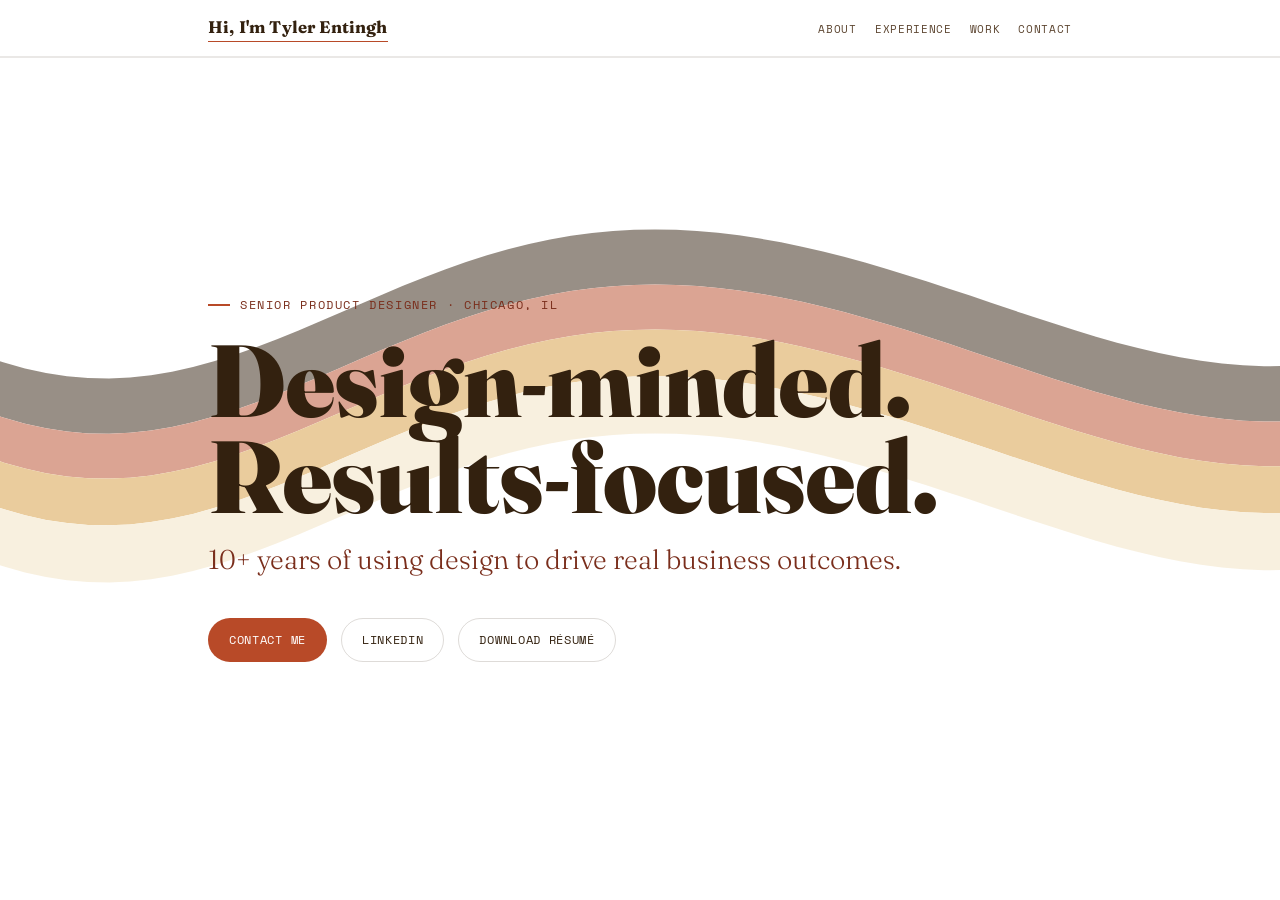
==== commit edf818c7: "Port kasasa case study to HTML with recreated process visuals; link Work card; sync guide status Com" ====
--- a/index.html
+++ b/index.html
@@ -416,26 +416,25 @@
             </div>
             <span class="work-soon-note">Coming soon</span>
           </div>
-          <div class="work-card">
+          <a class="work-card" href="case-studies/kasasa/index.html" target="_blank" rel="noopener">
             <span class="work-card-date">2026</span>
             <span class="work-card-company">Kasasa</span>
             <h3>Unifying a Fragmented Sales Demo into One Cohesive Experience</h3>
-            <p>Led project management and design on a sales demo tool for Kasasa, built to fix an
-            inconsistent demo experience that varied by salesperson. The tool needed to support
-            multiple entry points, whether led by a salesperson or self-guided, while persisting data
-            across the entire experience so users could see how Kasasa's many products connected to
-            each other. I ideated solutions with the client's product team and ran light usability
-            testing, taking over all design responsibilities in the back half of the project after the
-            team lost a developer and designer partway through. The tool has since rolled out to
-            Kasasa's sales team with great success, giving them a cohesive, unified demo experience
-            they're confident presenting.</p>
+            <p>Led design and the project on a sales demo for Kasasa, whose demo tools didn't talk to
+            each other, so salespeople configured each one by hand and stuck to a tight script. Starting from the information architecture, I designed
+            one demo that works whether a salesperson leads it or someone explores it on their own,
+            lets viewers see every product as a new user or a power user, and carries data across the
+            whole platform so a change in one product ripples through the rest. Testing with about 8
+            salespeople added the emails and other collateral users receive along the way. The demo
+            rolled out to Kasasa's sales team to incredibly positive feedback, getting product and
+            sales on the same page.</p>
             <div class="work-card-tags">
               <span class="work-card-tag">Figma</span>
               <span class="work-card-tag">Figma Make</span>
               <span class="work-card-tag">Claude Code</span>
             </div>
-            <span class="work-soon-note">Coming soon</span>
-          </div>
+            <span class="work-card-cta">View case study →</span>
+          </a>
           <div class="work-card">
             <span class="work-card-date">2026</span>
             <span class="work-card-company">CS DISCO</span>
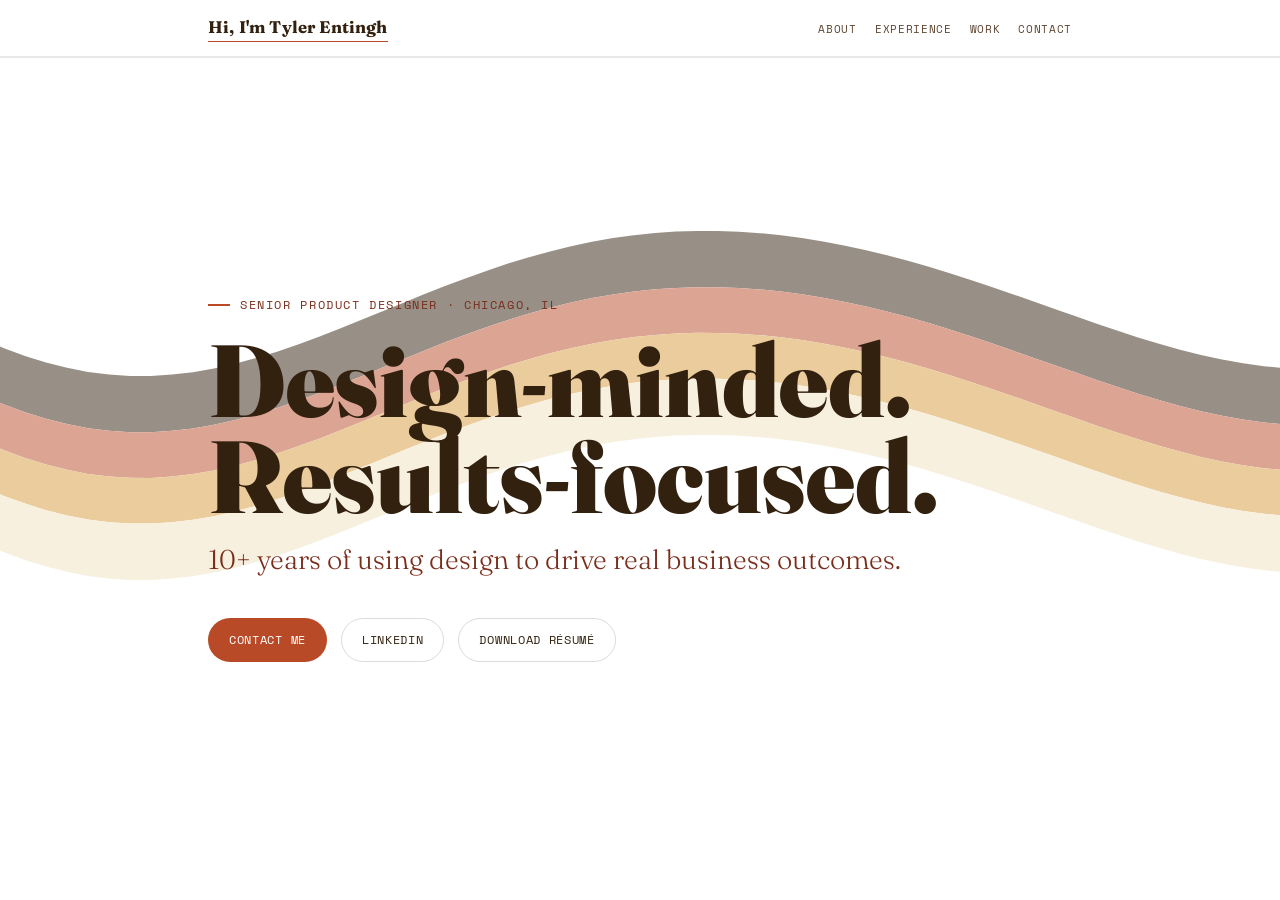
==== commit 4dcafa45: "Kasasa post-port fixes: card wording, perspective diagram, 4-products stat Committed by portfolio-ow" ====
--- a/index.html
+++ b/index.html
@@ -420,7 +420,7 @@
             <span class="work-card-date">2026</span>
             <span class="work-card-company">Kasasa</span>
             <h3>Unifying a Fragmented Sales Demo into One Cohesive Experience</h3>
-            <p>Led design and the project on a sales demo for Kasasa, whose demo tools didn't talk to
+            <p>Led design and project management on a sales demo for Kasasa, whose demo tools didn't talk to
             each other, so salespeople configured each one by hand and stuck to a tight script. Starting from the information architecture, I designed
             one demo that works whether a salesperson leads it or someone explores it on their own,
             lets viewers see every product as a new user or a power user, and carries data across the
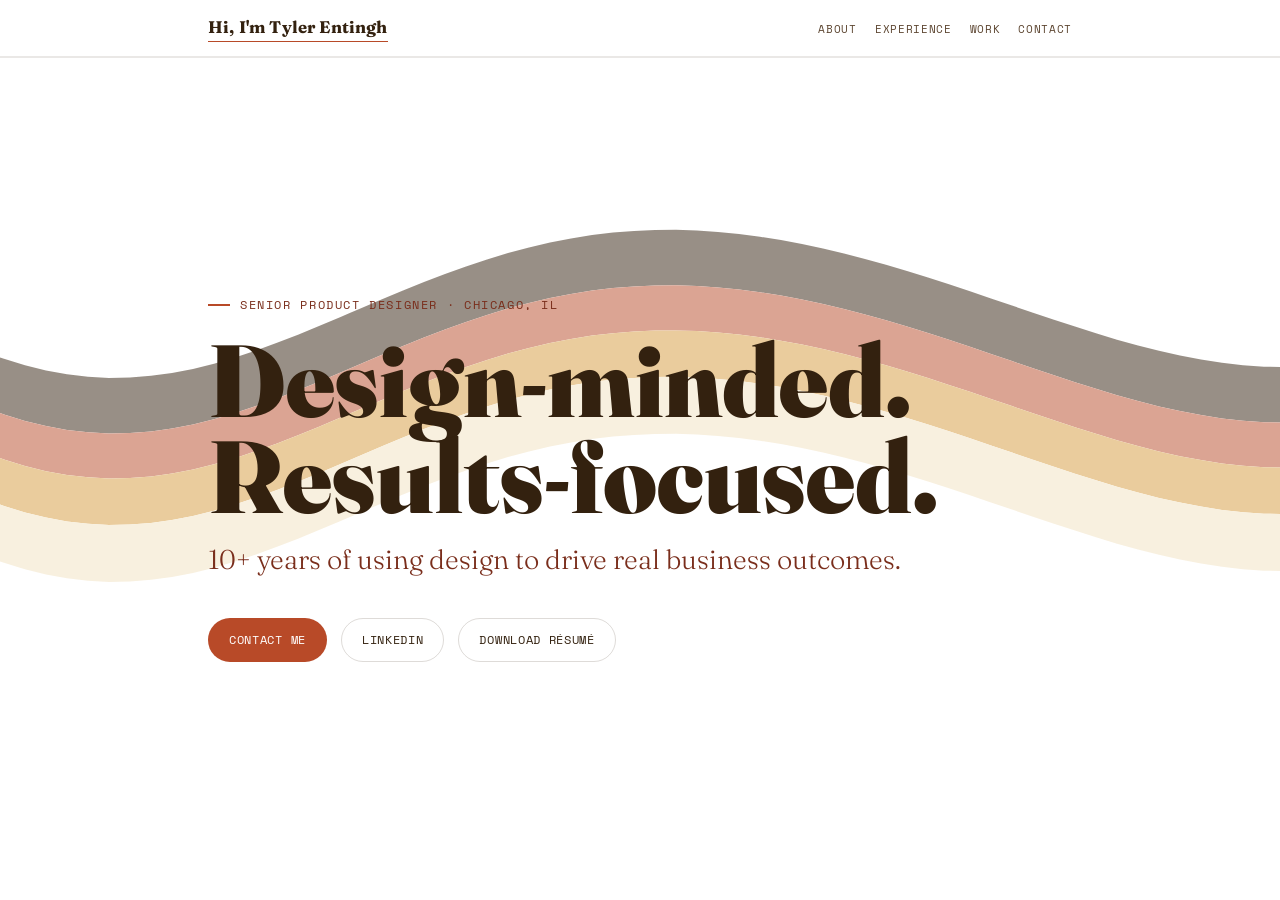
==== commit f126a9d4: "Port cfbdepth case study; link Work card; sync guide status Committed by portfolio-owner (Agent Vill" ====
--- a/index.html
+++ b/index.html
@@ -339,17 +339,18 @@
             </div>
             <span class="work-soon-note">Coming soon</span>
           </div>
-          <div class="work-card">
+          <a class="work-card" href="case-studies/cfbdepth/index.html" target="_blank" rel="noopener">
             <span class="work-card-date">2026</span>
             <span class="work-card-company">CFBDepth.com</span>
             <h3>Using AI to Make Complex Data Accessible to Everyone</h3>
-            <p>Built an AI chatbot on top of CFBDepth's proprietary college football data sheets,
-            letting less technical users query live stats and analytics through conversation instead
-            of digging through spreadsheets. The agent tracked user preferences and conversation
-            history to sharpen results the more people used it, and we layered an API on top of the
-            underlying database so the client could license data streams to other businesses. I was
-            solo product designer and project lead, owning the interface, interactions, and agent
-            behavior end to end along with all client-facing work.</p>
+            <p>Led the project and designed CFBAI, an AI chat agent that lets CFBDepth's fans, bettors,
+            and subscribers ask for college football data in plain English, where staff couldn't build
+            every view users wanted. I designed the conversations and the agent's personality, built
+            the chat experience, and gave the agent a memory of each user's teams, data preferences,
+            and betting factors. Alongside it, I designed the internal tool that issues and rotates
+            keys for a new data-licensing API. Both launched before Week 0 of the college football
+            season, bringing in new users at higher price points and a new revenue stream, with a
+            handful of API customers before the final API tool handoff.</p>
             <div class="work-card-tags">
               <span class="work-card-tag">Figma</span>
               <span class="work-card-tag">Claude Code</span>
@@ -357,8 +358,8 @@
               <span class="work-card-tag">Railway</span>
               <span class="work-card-tag">Docusaurus</span>
             </div>
-            <span class="work-soon-note">Coming soon</span>
-          </div>
+            <span class="work-card-cta">View case study →</span>
+          </a>
           <a class="work-card" href="case-studies/huddl/index.html" target="_blank" rel="noopener">
             <span class="work-card-date">2024</span>
             <span class="work-card-company">Huddl</span>
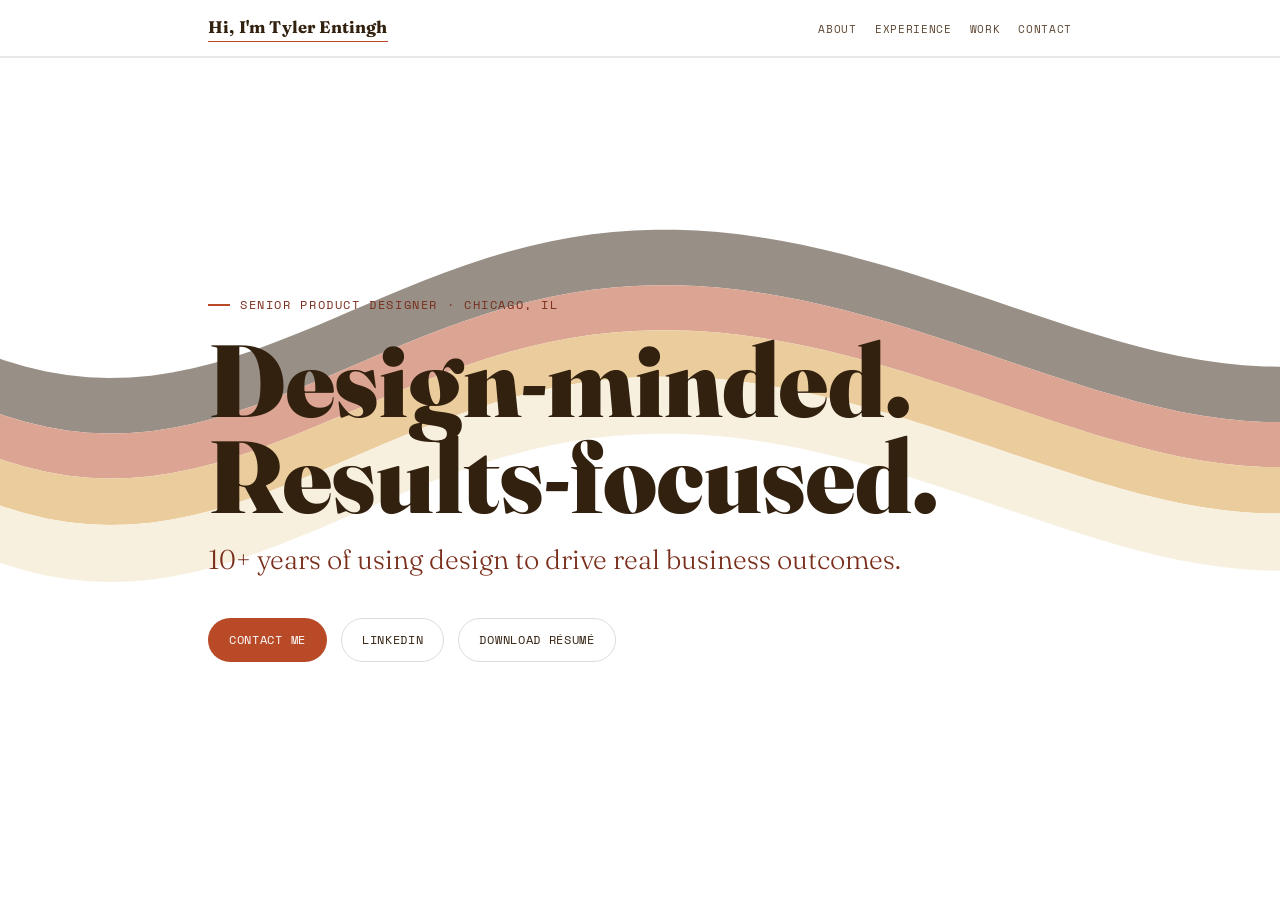
==== commit e2cef859: "Port cogent-analytics case study; sync guide status Committed by portfolio-owner (Agent Village)." ====
--- a/index.html
+++ b/index.html
@@ -322,23 +322,27 @@
             </div>
             <span class="work-card-cta">View case study →</span>
           </a>
-          <div class="work-card">
+          <a class="work-card" href="case-studies/cogent-analytics/index.html" target="_blank" rel="noopener">
             <span class="work-card-date">2025</span>
             <span class="work-card-company">Cogent Analytics</span>
             <h3>Enhancing Lead Generation through Custom Web Tools</h3>
-            <p>Led a full website redesign and rebuild for Cogent Analytics, turning a dated site into
-            a marketing and lead capture engine. Beyond the new site, I designed and built two custom
-            tools, including a business valuation calculator, that helped visitors evaluate their own
-            business and get matched with resources for their biggest needs. I ran point as client
-            facing project lead while directing a designer and developer on the core website build.</p>
+            <p>Led a website redesign and rebuild on WordPress for Cogent Analytics, a consultancy for
+            small business owners with a dated site and an immature CRM, whose executive suite wanted
+            better qualified leads. As client-facing project lead, while a designer and developer
+            focused on the site, I designed and built the two tools at the center of Cogent's
+            new-client campaigns: an ungated Business Valuation Calculator and an 80+ question
+            Business Assessment that turns an owner's answers into a custom playbook. I also built a
+            new HubSpot environment to capture their leads and did development on the site. In the
+            first quarter after launch, qualified leads rose by more than 100%.</p>
             <div class="work-card-tags">
               <span class="work-card-tag">Figma</span>
               <span class="work-card-tag">Figma Make</span>
               <span class="work-card-tag">WordPress</span>
               <span class="work-card-tag">Claude Code</span>
-            </div>
-            <span class="work-soon-note">Coming soon</span>
-          </div>
+              <span class="work-card-tag">HubSpot</span>
+            </div>
+            <span class="work-card-cta">View case study →</span>
+          </a>
           <a class="work-card" href="case-studies/cfbdepth/index.html" target="_blank" rel="noopener">
             <span class="work-card-date">2026</span>
             <span class="work-card-company">CFBDepth.com</span>
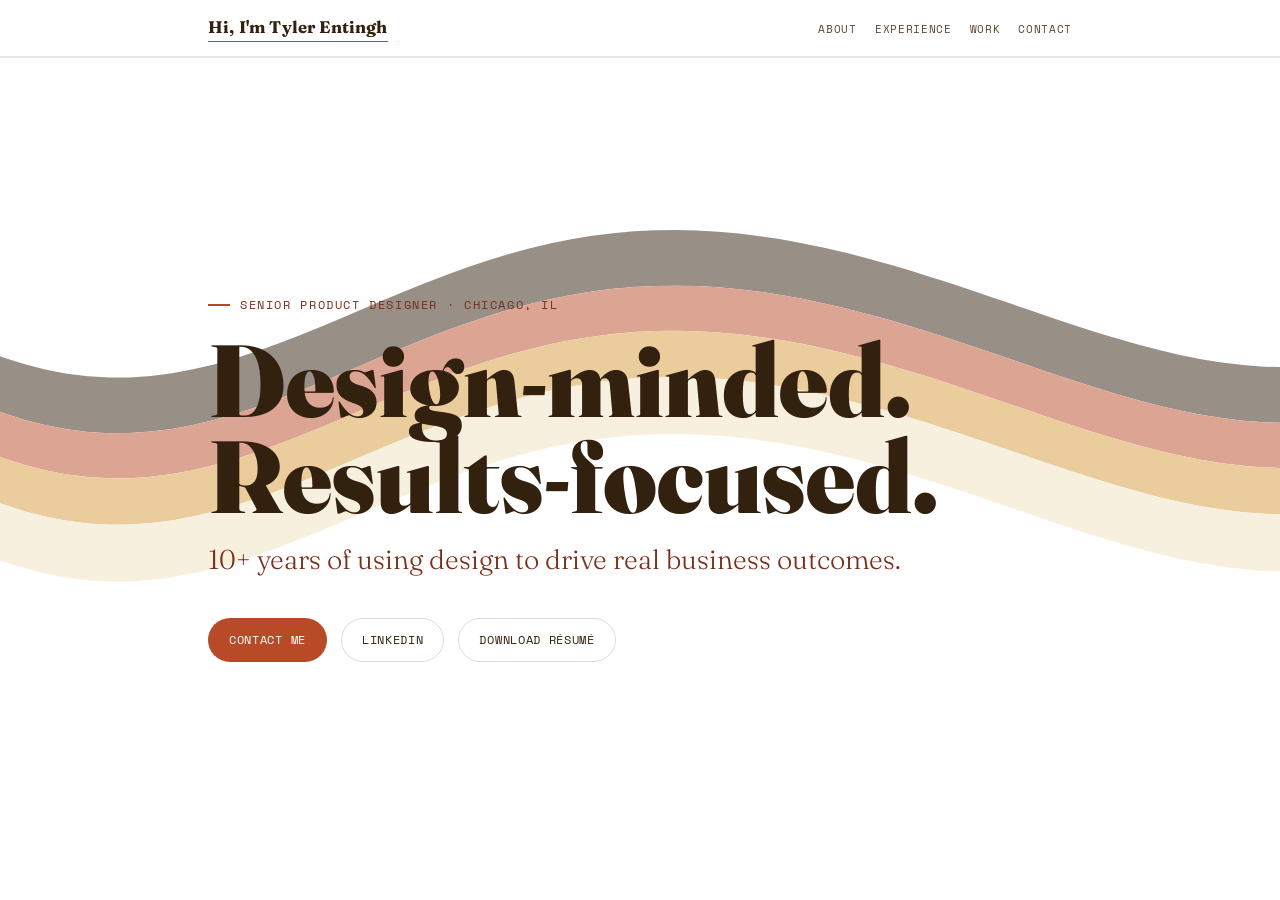
==== commit 238ab40d: "Port cs-disco case study; link Work card; sync guide status Committed by portfolio-owner (Agent Vill" ====
--- a/index.html
+++ b/index.html
@@ -440,23 +440,24 @@
             </div>
             <span class="work-card-cta">View case study →</span>
           </a>
-          <div class="work-card">
+          <a class="work-card" href="case-studies/cs-disco/index.html" target="_blank" rel="noopener">
             <span class="work-card-date">2026</span>
             <span class="work-card-company">CS DISCO</span>
             <h3>Using AI to Transform the Legal Sector</h3>
-            <p>Ran a week-long in-person workshop with CS DISCO's product leadership team to define
-            their "big bet," the initiative meant to help them innovate and disrupt the legal sector
-            with AI over the next year. We interviewed users, defined target audiences, and broke down
-            workflows to uncover the opportunities worth betting on. My role was pure design and
-            prototyping, turning the workshop's findings into presentations, concepts, wireframes, and
-            prototypes for the DISCO team to critique and refine. The workshop landed on a concept
-            DISCO is now moving toward as its big bet for 2026 and 2027.</p>
-            <div class="work-card-tags">
-              <span class="work-card-tag">Figma</span>
-              <span class="work-card-tag">Claude Code</span>
-            </div>
-            <span class="work-soon-note">Coming soon</span>
-          </div>
+            <p>Helped CS DISCO's product leadership pick its AI "big bet" in a week-long in-person
+            workshop, at a time when its AI chatbot wasn't getting used and its board needed a plan
+            for how DISCO would evolve and stand apart. As Senior Designer, I turned the team's ideas
+            and rough sketches into 5 clickable, mid-fidelity prototypes in a day and a half, built in
+            Claude Code from Figma designs, in time to put them in front of real users on the final
+            day. The best of those concepts converged into one new platform concept. DISCO's Chief
+            Product Officer took our handoff to the board and secured additional funding, and the
+            concept is now in build for a 2027 release.</p>
+            <div class="work-card-tags">
+              <span class="work-card-tag">Figma</span>
+              <span class="work-card-tag">Claude Code</span>
+            </div>
+            <span class="work-card-cta">View case study →</span>
+          </a>
         </div>
         </div>
 
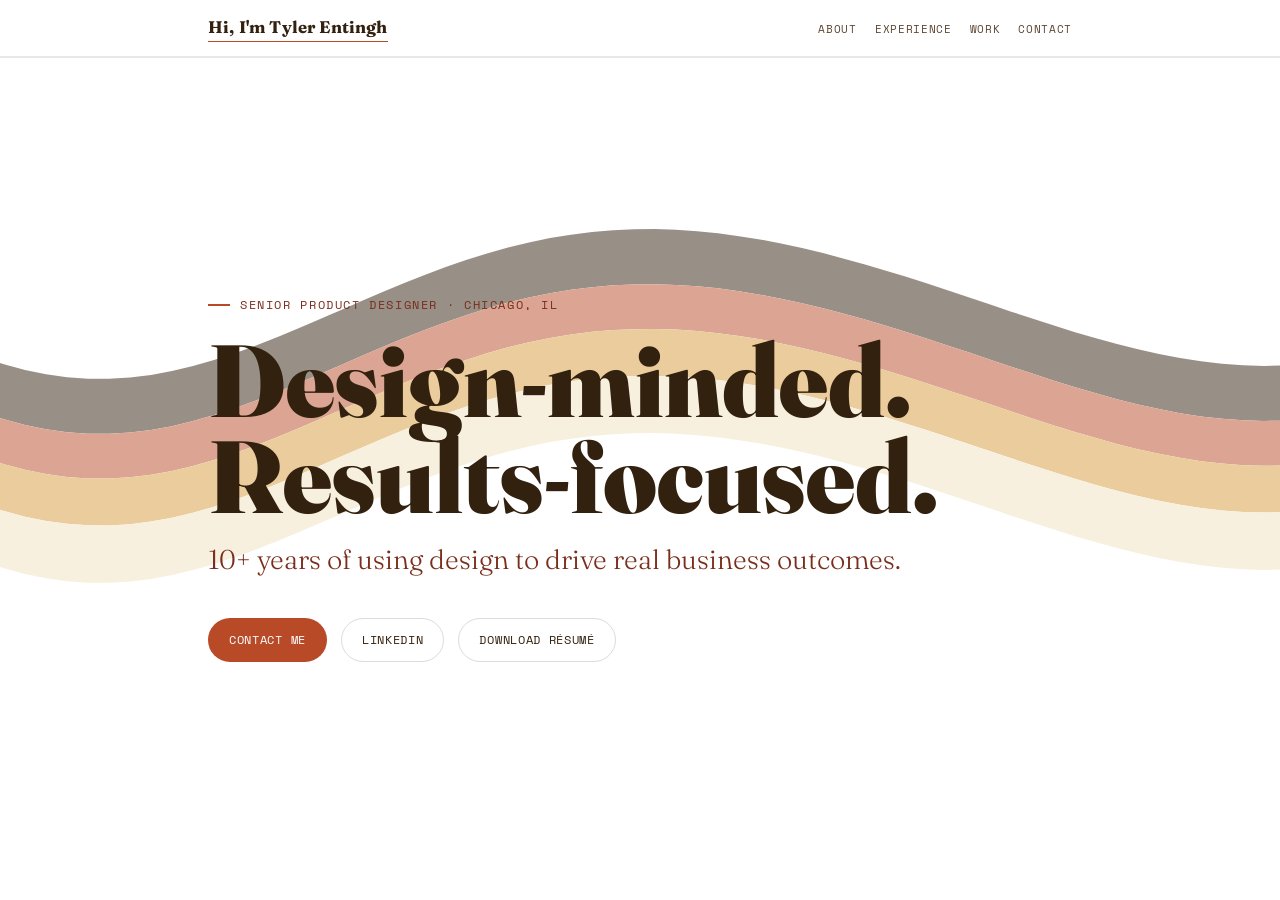
==== commit 42f8789a: "Port mystique-productions case study; link card; sync guide status Committed by portfolio-owner (Age" ====
--- a/index.html
+++ b/index.html
@@ -383,26 +383,27 @@
             </div>
             <span class="work-card-cta">View case study →</span>
           </a>
-          <div class="work-card">
+          <a class="work-card" href="case-studies/mystique-productions/index.html" target="_blank" rel="noopener">
             <span class="work-card-date">2025</span>
             <span class="work-card-company">Mystique Productions</span>
-            <h3>Growing Traffic and Closing Contracts Through a Full Website Rebuild</h3>
-            <p>Designed, built, and launched a brand new marketing website for Mystique Productions to
-            attract and engage prospective clients, as the sole designer and developer on the project.
-            I owned everything end to end: defining the design guidelines and design system, editing
-            photos and video for the site, applying SEO throughout, and handling launch details like
-            Google Search Console indexing, redirecting old pages, accessibility, and training the
-            client on their CMS. Since launch, Mystique Productions has seen a significant increase in
-            traffic and closed contracts through the site.</p>
+            <h3>Growing Traffic Through a Full Website Rebuild</h3>
+            <p>Designed, built, and launched a new marketing website for Mystique Productions, a
+            Chicago corporate entertainment company whose old site looked dated, as the only designer
+            and developer on the project. In about 2 months I explored more than 12 visual concepts,
+            built a design system, cut a custom video for every service page, and launched on
+            Squarespace with SEO and accessibility built in and a team trained to run it themselves.
+            In the first 6 months after launch, traffic rose more than 40% over the old site's
+            benchmarks, and contact-form requests rose about 20%.</p>
             <div class="work-card-tags">
               <span class="work-card-tag">Figma</span>
               <span class="work-card-tag">Photoshop</span>
               <span class="work-card-tag">Movavi Video Editor</span>
               <span class="work-card-tag">Squarespace</span>
-              <span class="work-card-tag">Claude Code</span>
-            </div>
-            <span class="work-soon-note">Coming soon</span>
-          </div>
+              <span class="work-card-tag">HTML/CSS</span>
+              <span class="work-card-tag">Google Search Console</span>
+            </div>
+            <span class="work-card-cta">View case study →</span>
+          </a>
           <div class="work-card">
             <span class="work-card-date">2025</span>
             <span class="work-card-company">EcoProducts</span>
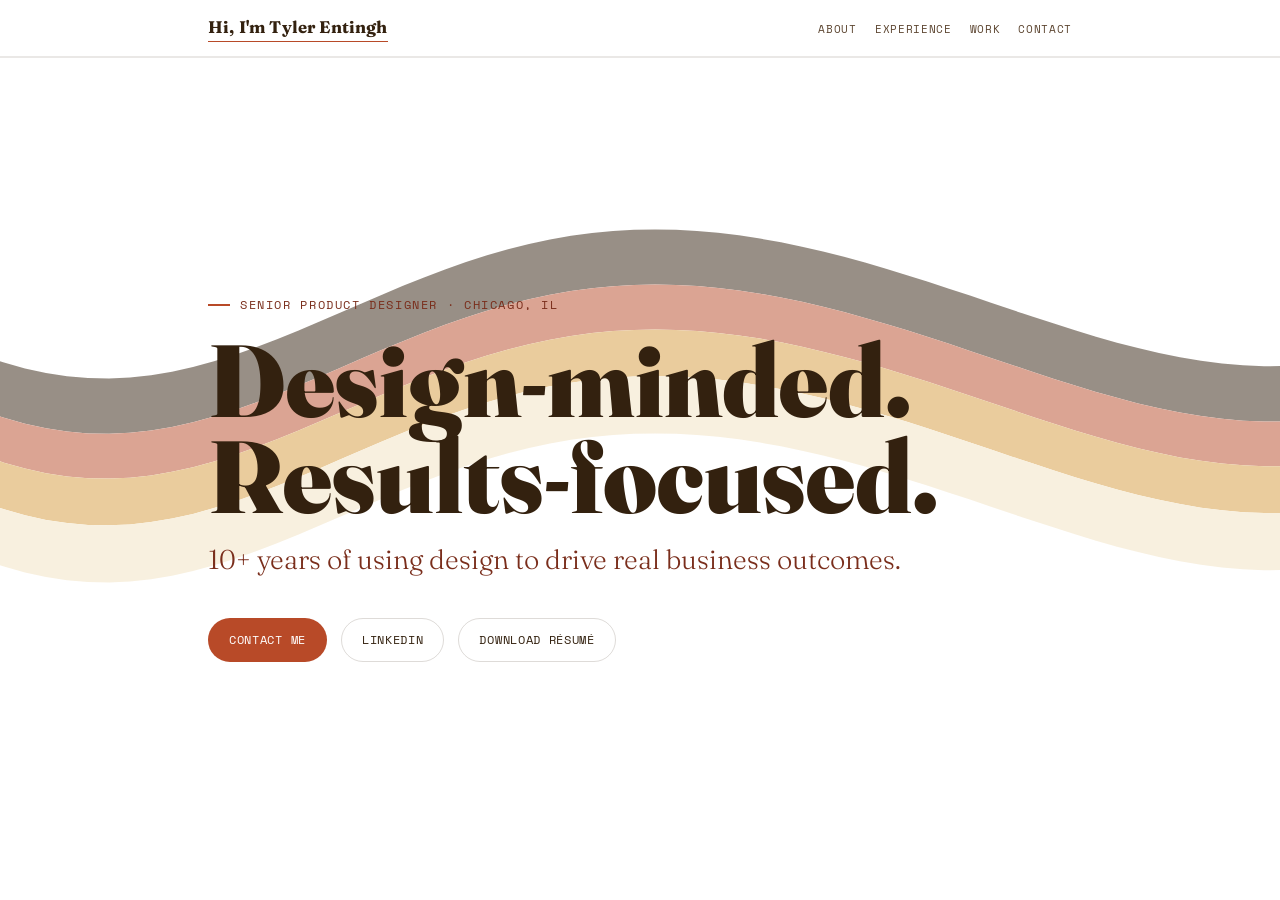
==== commit 02355586: "Port ecoproducts case study; link Work card; sync guide status Committed by portfolio-owner (Agent V" ====
--- a/index.html
+++ b/index.html
@@ -404,24 +404,25 @@
             </div>
             <span class="work-card-cta">View case study →</span>
           </a>
-          <div class="work-card">
+          <a class="work-card" href="case-studies/ecoproducts/index.html" target="_blank" rel="noopener">
             <span class="work-card-date">2025</span>
             <span class="work-card-company">EcoProducts</span>
             <h3>Enhancing eCommerce through Information Architecture</h3>
-            <p>Led UX design on an information architecture overhaul for EcoProducts after analytics
-            and user research revealed customers couldn't find the products they wanted or navigate to
-            additional items while building their cart. I proposed a new IA and menu layout, along
-            with optimizations to the product pages themselves, to guide users toward the right next
-            action, whether that was adding more items or moving through checkout. The changes drove
-            measurable improvements in conversions and revenue.</p>
+            <p>Rebuilt the online store's information architecture for EcoProducts, a compostable food
+            service products company whose conversions dropped 10% after a product expansion forced a
+            reorganization. As Senior UX Designer, I owned the information architecture and conversion
+            flow: I watched user sessions, interviewed users, and ran open and closed card sorts, then
+            rebuilt the structure around how customers look for products. We also showed shoppers that
+            recommended lids and other items were compatible, and kept customers' own product names
+            searchable. Three months after launch, conversions were up 12%, past EcoProducts' baseline.</p>
             <div class="work-card-tags">
               <span class="work-card-tag">Figma</span>
               <span class="work-card-tag">FigJam</span>
               <span class="work-card-tag">Hotjar</span>
               <span class="work-card-tag">BigCommerce</span>
             </div>
-            <span class="work-soon-note">Coming soon</span>
-          </div>
+            <span class="work-card-cta">View case study →</span>
+          </a>
           <a class="work-card" href="case-studies/kasasa/index.html" target="_blank" rel="noopener">
             <span class="work-card-date">2026</span>
             <span class="work-card-company">Kasasa</span>
